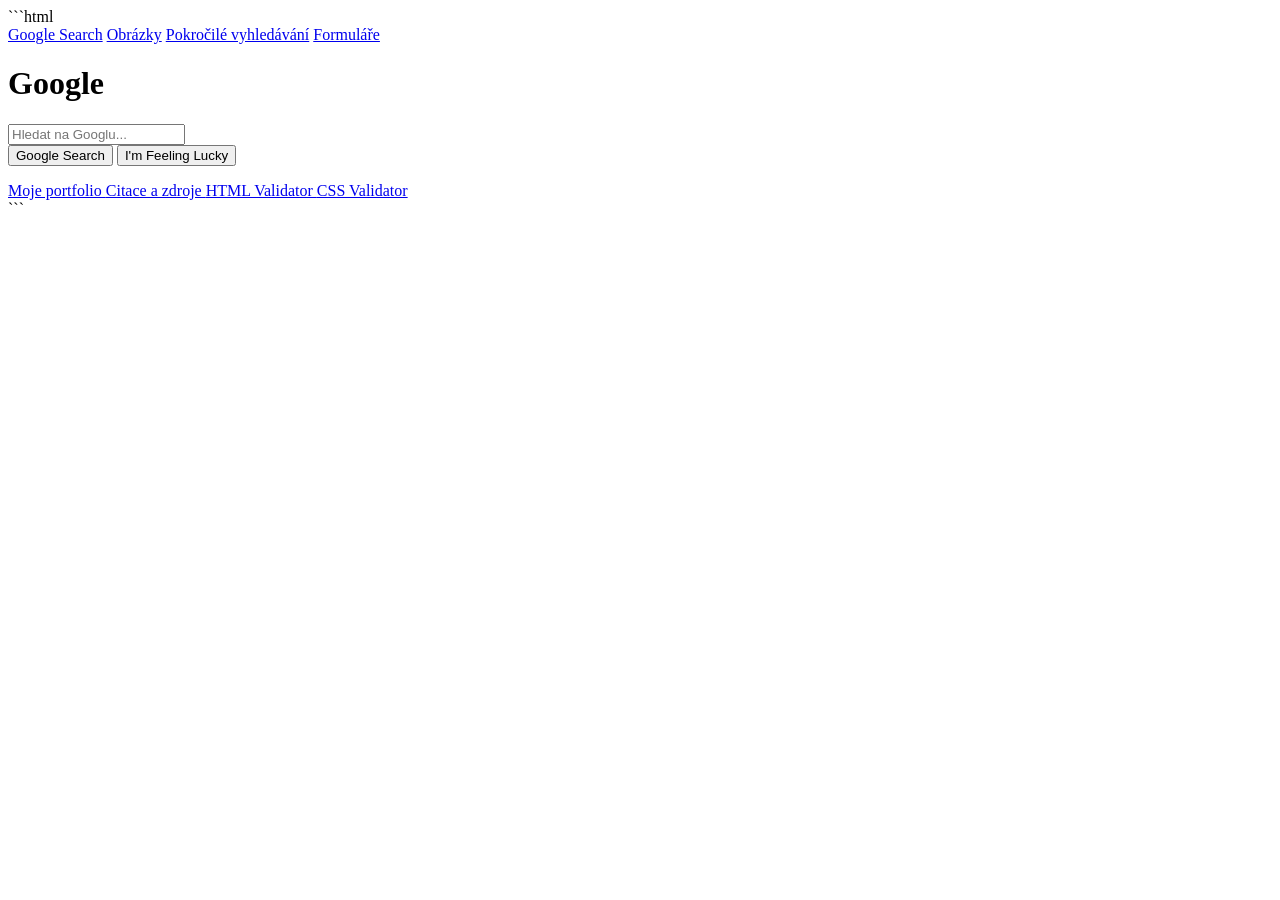
==== index.html @ 3e3d16e9 "Add initial HTML structure and styles for KairoGoogle project" ====
```html
<!DOCTYPE html>
<html lang="cs">
<head>
    <meta charset="UTF-8">
    <meta name="viewport" content="width=device-width, initial-scale=1.0">
    <title>Google Search</title>
    <link rel="stylesheet" href="style.css">
</head>

<body>

    <nav>
        <a href="index.html">Google Search</a>
        <a href="image.html">Obrázky</a>
        <a href="advanced.html">Pokročilé vyhledávání</a>
        <a href="forms.html">Formuláře</a>
    </nav>

    <main class="google">

        <h1>Google</h1>

        <form action="https://www.google.com/search" method="GET">

            <input
                type="text"
                name="q"
                placeholder="Hledat na Googlu..."
                required
            >

            <div class="buttons">

                <button type="submit">
                    Google Search
                </button>

                <button type="submit" name="btnI" value="1">
                    I'm Feeling Lucky
                </button>

            </div>

        </form>

    </main>

    <footer>

        <a href="https://github.com/Kairo2011">
            Moje portfolio
        </a>

        <a href="citace.md">
            Citace a zdroje
        </a>

        <a href="https://validator.w3.org/nu/?doc=https%3A%2F%2FKairo2011.github.io%2Fgooglesearch%2F">
            HTML Validator
        </a>

        <a href="https://jigsaw.w3.org/css-validator/validator?uri=https%3A%2F%2FKairo2011.github.io%2Fgooglesearch%2Fstyle.css">
            CSS Validator
        </a>

    </footer>

</body>
</html>
```
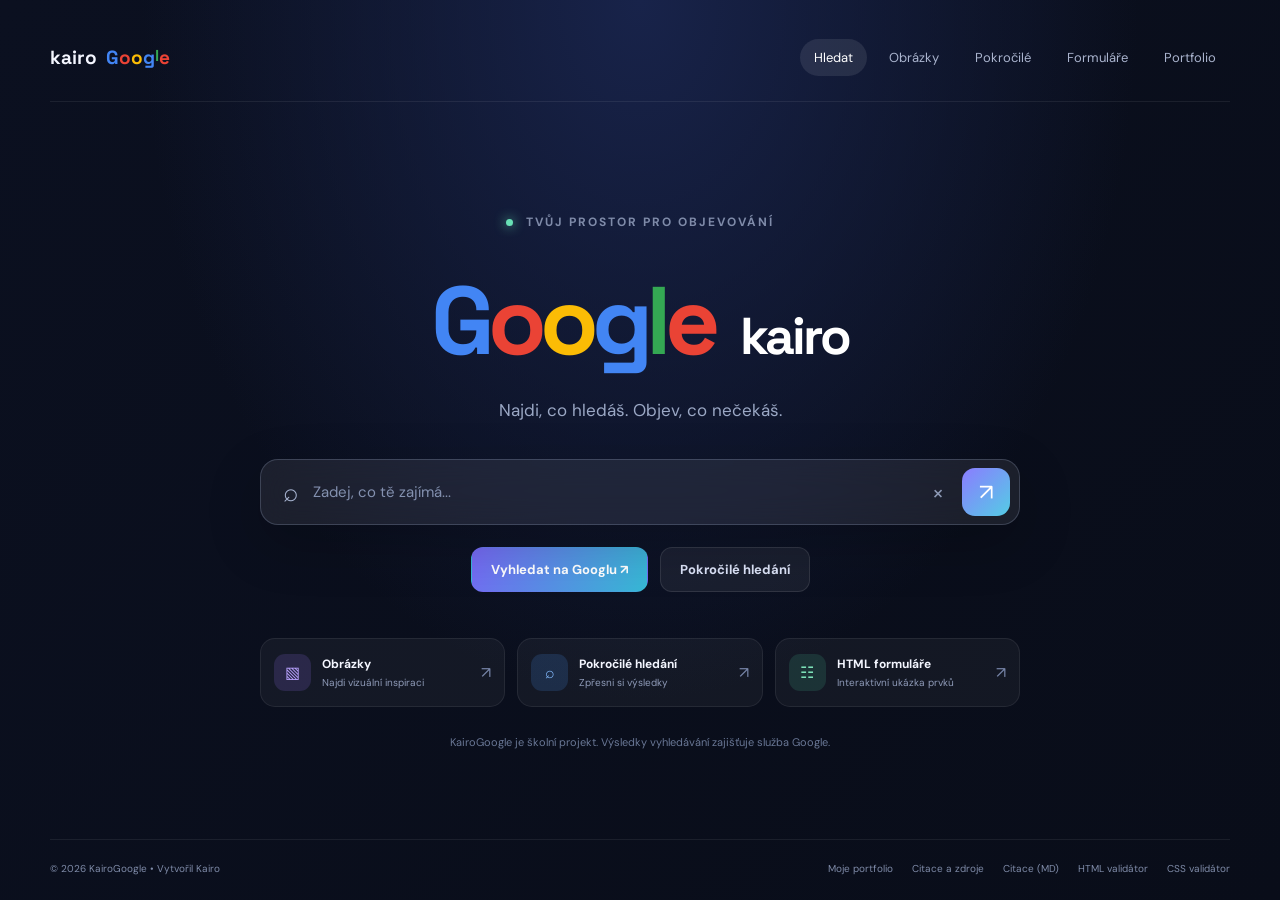
==== commit 394e121b: "Create KairoGoogle website" ====
--- a/index.html
+++ b/index.html
@@ -1,71 +1,152 @@
-```html
+
 <!DOCTYPE html>
 <html lang="cs">
 <head>
     <meta charset="UTF-8">
     <meta name="viewport" content="width=device-width, initial-scale=1.0">
-    <title>Google Search</title>
+    <meta name="description" content="KairoGoogle – moderní vyhledávání na internetu.">
+    <title>KairoGoogle – Moderní vyhledávání</title>
+
+    <link rel="preconnect" href="https://fonts.googleapis.com">
+    <link rel="preconnect" href="https://fonts.gstatic.com" crossorigin>
+    <link href="https://fonts.googleapis.com/css2?family=DM+Sans:wght@400;500;600;700;800&family=Space+Grotesk:wght@500;600;700&display=swap" rel="stylesheet">
+
     <link rel="stylesheet" href="style.css">
 </head>
-
 <body>
 
-    <nav>
-        <a href="index.html">Google Search</a>
-        <a href="image.html">Obrázky</a>
-        <a href="advanced.html">Pokročilé vyhledávání</a>
-        <a href="forms.html">Formuláře</a>
-    </nav>
+    <header class="topbar">
+        <a href="index.html" class="wordmark">
+            <span class="kairo">kairo</span>
+            <span class="google-letters">
+                <i>G</i><b>o</b><em>o</em><strong>g</strong><small>l</small><u>e</u>
+            </span>
+        </a>
 
-    <main class="google">
+        <nav>
+            <a class="active" href="index.html">Hledat</a>
+            <a href="images.html">Obrázky</a>
+            <a href="advanced.html">Pokročilé</a>
+            <a href="forms.html">Formuláře</a>
+            <a href="portfolio.html">Portfolio</a>
+        </nav>
+    </header>
 
-        <h1>Google</h1>
+    <main class="home">
 
-        <form action="https://www.google.com/search" method="GET">
+        <div class="eyebrow">
+            <span class="pulse"></span>
+            TVŮJ PROSTOR PRO OBJEVOVÁNÍ
+        </div>
+
+        <h1 class="main-logo">
+            <span class="g-blue">G</span><span class="g-red">o</span><span class="g-yellow">o</span><span class="g-blue">g</span><span class="g-green">l</span><span class="g-red">e</span>
+            <span class="kairo-word">kairo</span>
+        </h1>
+
+        <p class="tagline">
+            Najdi, co hledáš. Objev, co nečekáš.
+        </p>
+
+        <form class="searchbar" action="https://www.google.com/search" method="get">
+
+            <label class="visually-hidden" for="q">
+                Vyhledávaný výraz
+            </label>
+
+            <span class="search-symbol">⌕</span>
 
             <input
-                type="text"
+                id="q"
                 name="q"
-                placeholder="Hledat na Googlu..."
+                type="search"
+                placeholder="Zadej, co tě zajímá..."
                 required
             >
 
-            <div class="buttons">
+            <button class="clear-btn" type="reset" aria-label="Vymazat">
+                ×
+            </button>
 
-                <button type="submit">
-                    Google Search
-                </button>
-
-                <button type="submit" name="btnI" value="1">
-                    I'm Feeling Lucky
-                </button>
-
-            </div>
+            <button class="go-btn" type="submit" aria-label="Vyhledat">
+                ↗
+            </button>
 
         </form>
 
+        <div class="home-actions">
+            <button class="button button-primary" id="search-button" type="button">
+                Vyhledat na Googlu ↗
+            </button>
+
+            <a class="button button-soft" href="advanced.html">
+                Pokročilé hledání
+            </a>
+        </div>
+
+        <section class="shortcuts">
+
+            <a class="shortcut" href="images.html">
+                <span class="shortcut-icon purple">▧</span>
+                <span>
+                    <b>Obrázky</b>
+                    <small>Najdi vizuální inspiraci</small>
+                </span>
+                <span class="arrow">↗</span>
+            </a>
+
+            <a class="shortcut" href="advanced.html">
+                <span class="shortcut-icon blue">⌕</span>
+                <span>
+                    <b>Pokročilé hledání</b>
+                    <small>Zpřesni si výsledky</small>
+                </span>
+                <span class="arrow">↗</span>
+            </a>
+
+            <a class="shortcut" href="forms.html">
+                <span class="shortcut-icon green">☷</span>
+                <span>
+                    <b>HTML formuláře</b>
+                    <small>Interaktivní ukázka prvků</small>
+                </span>
+                <span class="arrow">↗</span>
+            </a>
+
+        </section>
+
+        <p class="disclaimer">
+            KairoGoogle je školní projekt.
+            Výsledky vyhledávání zajišťuje služba Google.
+        </p>
+
     </main>
 
-    <footer>
+    <footer class="footer">
 
-        <a href="https://github.com/Kairo2011">
-            Moje portfolio
-        </a>
+        <span>
+            © 2026 KairoGoogle • Vytvořil Kairo
+        </span>
 
-        <a href="citace.md">
-            Citace a zdroje
-        </a>
+        <div>
+            <a href="portfolio.html">Moje portfolio</a>
+            <a href="citace.html">Citace a zdroje</a>
+            <a href="citace.md">Citace (MD)</a>
 
-        <a href="https://validator.w3.org/nu/?doc=https%3A%2F%2FKairo2011.github.io%2Fgooglesearch%2F">
-            HTML Validator
-        </a>
+            <a target="_blank" rel="noopener noreferrer"
+               href="https://validator.w3.org/nu/?doc=https%3A%2F%2Fkairo2011.github.io%2Fgooglesearch%2Findex.html">
+                HTML validátor
+            </a>
 
-        <a href="https://jigsaw.w3.org/css-validator/validator?uri=https%3A%2F%2FKairo2011.github.io%2Fgooglesearch%2Fstyle.css">
-            CSS Validator
-        </a>
+            <a target="_blank" rel="noopener noreferrer"
+               href="https://jigsaw.w3.org/css-validator/validator?uri=https%3A%2F%2Fkairo2011.github.io%2Fgooglesearch%2Fstyle.css">
+                CSS validátor
+            </a>
+        </div>
 
     </footer>
 
+    <script src="script.js"></script>
+
 </body>
 </html>
-```
--- a/style.css
+++ b/style.css
@@ -0,0 +1,691 @@
+
+:root {
+    --bg: #0b1020;
+    --panel: rgba(20, 28, 51, 0.85);
+    --text: #f4f6ff;
+    --muted: #9ba8c5;
+    --purple: #8b7cff;
+    --cyan: #54d6e8;
+}
+
+* {
+    box-sizing: border-box;
+}
+
+html {
+    scroll-behavior: smooth;
+}
+
+body {
+    margin: 0;
+    min-height: 100vh;
+    background:
+        radial-gradient(ellipse at 50% 0%, #18234a, transparent 55%),
+        linear-gradient(135deg, #0b1020, #090d19);
+    color: var(--text);
+    font-family: "DM Sans", sans-serif;
+    display: flex;
+    flex-direction: column;
+    overflow-x: hidden;
+}
+
+a {
+    color: inherit;
+    text-decoration: none;
+}
+
+button,
+input {
+    font: inherit;
+}
+
+/* HEADER */
+
+.topbar {
+    width: min(1180px, calc(100% - 48px));
+    height: 88px;
+    margin: auto;
+    display: flex;
+    justify-content: space-between;
+    align-items: center;
+    border-bottom: 1px solid rgba(255,255,255,0.07);
+}
+
+.wordmark {
+    display: flex;
+    align-items: center;
+    gap: 9px;
+    font-family: "Space Grotesk";
+    font-size: 19px;
+    font-weight: 700;
+}
+
+.google-letters {
+    display: flex;
+}
+
+.google-letters i,
+.g-blue {
+    color: #4285f4;
+    font-style: normal;
+}
+
+.google-letters b,
+.g-red {
+    color: #ea4335;
+}
+
+.google-letters em,
+.g-yellow {
+    color: #fbbc05;
+    font-style: normal;
+}
+
+.google-letters strong {
+    color: #4285f4;
+}
+
+.google-letters small,
+.g-green {
+    color: #34a853;
+}
+
+.google-letters u {
+    color: #ea4335;
+    text-decoration: none;
+}
+
+.topbar nav {
+    display: flex;
+    gap: 8px;
+}
+
+.topbar nav a {
+    color: #aab4ce;
+    padding: 10px 14px;
+    border-radius: 30px;
+    font-size: 13px;
+    transition: 0.2s;
+}
+
+.topbar nav a:hover,
+.topbar nav a.active {
+    color: white;
+    background: rgba(255,255,255,0.09);
+}
+
+/* MAIN PAGE */
+
+.home {
+    width: min(760px, calc(100% - 36px));
+    margin: auto;
+    padding: 85px 0 65px;
+    text-align: center;
+}
+
+.eyebrow {
+    color: #aab6d4;
+    font-size: 10px;
+    letter-spacing: 2px;
+    font-weight: 700;
+}
+
+.pulse {
+    display: inline-block;
+    width: 7px;
+    height: 7px;
+    background: #68e0b5;
+    border-radius: 50%;
+    box-shadow: 0 0 12px #68e0b5;
+    margin-right: 8px;
+}
+
+.main-logo {
+    font-family: "Space Grotesk";
+    font-size: clamp(58px, 10vw, 96px);
+    letter-spacing: -7px;
+    margin: 30px 0 12px;
+}
+
+.kairo-word {
+    font-size: 0.54em;
+    letter-spacing: -3px;
+    color: white;
+    margin-left: 10px;
+}
+
+.tagline {
+    color: var(--muted);
+    font-size: 17px;
+    margin-bottom: 38px;
+}
+
+/* SEARCH */
+
+.searchbar {
+    height: 66px;
+    display: flex;
+    align-items: center;
+    gap: 12px;
+    padding: 8px 9px 8px 22px;
+    border: 1px solid rgba(195,207,245,0.2);
+    border-radius: 18px;
+    background: rgba(255,255,255,0.075);
+    box-shadow: 0 18px 55px rgba(0,0,0,0.2);
+    backdrop-filter: blur(16px);
+    transition: 0.2s;
+}
+
+.searchbar:focus-within {
+    border-color: var(--purple);
+    box-shadow: 0 0 0 4px rgba(139,124,255,0.12);
+}
+
+.search-symbol {
+    color: #a8b4d1;
+    font-size: 26px;
+}
+
+.searchbar input {
+    flex: 1;
+    min-width: 0;
+    border: none;
+    outline: none;
+    background: transparent;
+    color: white;
+    font-size: 15px;
+}
+
+.searchbar input::placeholder {
+    color: #8491b0;
+}
+
+.go-btn {
+    width: 48px;
+    height: 48px;
+    border: none;
+    border-radius: 13px;
+    background: linear-gradient(135deg, #8b7cff, #54cce5);
+    color: white;
+    font-size: 23px;
+    cursor: pointer;
+    transition: 0.2s;
+}
+
+.go-btn:hover {
+    transform: translateY(-2px);
+    filter: brightness(1.1);
+}
+
+.clear-btn {
+    border: none;
+    background: transparent;
+    color: #8e9ab6;
+    font-size: 22px;
+    cursor: pointer;
+}
+
+/* BUTTONS */
+
+.home-actions {
+    display: flex;
+    justify-content: center;
+    gap: 12px;
+    margin: 22px 0 46px;
+}
+
+.button {
+    display: inline-flex;
+    align-items: center;
+    justify-content: center;
+    padding: 13px 19px;
+    border: 1px solid transparent;
+    border-radius: 12px;
+    font-size: 13px;
+    font-weight: 700;
+    cursor: pointer;
+    transition: 0.2s;
+}
+
+.button-primary {
+    background: linear-gradient(115deg, #7668f4, #36b9d5);
+    color: white;
+}
+
+.button-primary:hover {
+    transform: translateY(-2px);
+    filter: brightness(1.1);
+}
+
+.button-soft {
+    background: rgba(255,255,255,0.06);
+    border-color: rgba(255,255,255,0.1);
+    color: #dce3f8;
+}
+
+.button-soft:hover {
+    background: rgba(255,255,255,0.11);
+}
+
+/* SHORTCUT CARDS */
+
+.shortcuts {
+    display: grid;
+    grid-template-columns: repeat(3, 1fr);
+    gap: 12px;
+    text-align: left;
+}
+
+.shortcut {
+    display: flex;
+    align-items: center;
+    gap: 11px;
+    padding: 15px 13px;
+    background: rgba(255,255,255,0.045);
+    border: 1px solid rgba(255,255,255,0.075);
+    border-radius: 15px;
+    transition: 0.2s;
+}
+
+.shortcut:hover {
+    transform: translateY(-3px);
+    background: rgba(255,255,255,0.08);
+    border-color: rgba(139,124,255,0.35);
+}
+
+.shortcut-icon {
+    width: 37px;
+    height: 37px;
+    display: grid;
+    place-items: center;
+    border-radius: 11px;
+}
+
+.purple {
+    background: rgba(157,120,255,0.16);
+    color: #b9a2ff;
+}
+
+.blue {
+    background: rgba(77,157,255,0.16);
+    color: #85bcff;
+}
+
+.green {
+    background: rgba(82,209,161,0.14);
+    color: #7ce0b7;
+}
+
+.shortcut b,
+.shortcut small {
+    display: block;
+}
+
+.shortcut b {
+    font-size: 12px;
+}
+
+.shortcut small {
+    font-size: 10px;
+    color: #8f9bb8;
+    margin-top: 4px;
+}
+
+.arrow {
+    margin-left: auto;
+    color: #7785a8;
+}
+
+.disclaimer {
+    color: #697795;
+    font-size: 11px;
+    margin-top: 28px;
+}
+
+/* FOOTER */
+
+.footer {
+    width: min(1180px, calc(100% - 48px));
+    margin: 0 auto;
+    padding: 22px 0 25px;
+    border-top: 1px solid rgba(255,255,255,0.07);
+    display: flex;
+    justify-content: space-between;
+    gap: 20px;
+    color: #7f8ba8;
+    font-size: 10px;
+}
+
+.footer div {
+    display: flex;
+    gap: 19px;
+    flex-wrap: wrap;
+}
+
+.footer a:hover {
+    color: white;
+}
+
+/* ACCESSIBILITY */
+
+.visually-hidden {
+    position: absolute;
+    width: 1px;
+    height: 1px;
+    padding: 0;
+    margin: -1px;
+    overflow: hidden;
+    clip: rect(0,0,0,0);
+    white-space: nowrap;
+    border: 0;
+}
+
+/* RESPONSIVE DESIGN */
+
+@media (max-width: 760px) {
+    .topbar {
+        height: auto;
+        padding: 20px 0;
+        align-items: flex-start;
+        flex-direction: column;
+        gap: 18px;
+    }
+
+    .topbar nav {
+        width: 100%;
+        overflow-x: auto;
+    }
+
+    .shortcuts {
+        grid-template-columns: 1fr;
+    }
+
+    .footer {
+        flex-direction: column;
+    }
+}
+
+@media (max-width: 480px) {
+    .main-logo {
+        font-size: 53px;
+        letter-spacing: -4px;
+    }
+
+    .home-actions {
+        flex-direction: column;
+    }
+
+    .searchbar {
+        height: 59px;
+        padding-left: 15px;
+    }
+
+    .go-btn {
+        width: 42px;
+        height: 42px;
+    }
+}
+
+/* ===== DALŠÍ STRÁNKY ===== */
+
+.content-page {
+    width: min(1000px, 90%);
+    margin: 85px auto;
+    min-height: 65vh;
+}
+
+.page-heading {
+    margin-bottom: 35px;
+}
+
+.page-heading h1 {
+    font-size: clamp(2.3rem, 6vw, 4rem);
+    letter-spacing: -2px;
+    margin: 12px 0;
+}
+
+.page-heading h1 span {
+    background: linear-gradient(90deg, #8b75ff, #42d9e8);
+    -webkit-background-clip: text;
+    background-clip: text;
+    color: transparent;
+}
+
+.page-heading > p:last-child {
+    color: #aeb6cc;
+    line-height: 1.7;
+}
+
+.eyebrow {
+    color: #7f8ba9;
+    font-size: 0.75rem;
+    font-weight: 700;
+    letter-spacing: 2px;
+}
+
+.glass-panel,
+.info-card {
+    background: rgba(255, 255, 255, 0.055);
+    border: 1px solid rgba(255, 255, 255, 0.11);
+    border-radius: 20px;
+    padding: 30px;
+    backdrop-filter: blur(15px);
+}
+
+.glass-panel {
+    margin-bottom: 25px;
+}
+
+.search-form,
+.advanced-form {
+    display: flex;
+    flex-direction: column;
+    gap: 20px;
+}
+
+.search-form label,
+.form-field label {
+    color: #e5e9f5;
+    font-weight: 600;
+}
+
+.search-form input,
+.form-field input:not([type="checkbox"]):not([type="radio"]):not([type="color"]):not([type="range"]),
+.form-field select,
+.form-field textarea {
+    width: 100%;
+    padding: 14px 16px;
+    border-radius: 12px;
+    border: 1px solid rgba(255, 255, 255, 0.14);
+    background: #151b30;
+    color: #fff;
+    font: inherit;
+    outline: none;
+}
+
+.search-form input:focus,
+.form-field input:focus,
+.form-field select:focus,
+.form-field textarea:focus {
+    border-color: #8b75ff;
+    box-shadow: 0 0 0 3px rgba(139, 117, 255, 0.15);
+}
+
+.form-field {
+    display: flex;
+    flex-direction: column;
+    gap: 9px;
+}
+
+.primary-button,
+.secondary-button {
+    display: inline-block;
+    border: 0;
+    border-radius: 12px;
+    padding: 14px 22px;
+    font: inherit;
+    font-weight: 700;
+    cursor: pointer;
+    transition: transform 0.2s, opacity 0.2s;
+}
+
+.primary-button {
+    background: linear-gradient(100deg, #7964f5, #36c9dd);
+    color: white;
+}
+
+.secondary-button {
+    background: rgba(255, 255, 255, 0.1);
+    color: white;
+    border: 1px solid rgba(255, 255, 255, 0.15);
+}
+
+.primary-button:hover,
+.secondary-button:hover {
+    transform: translateY(-2px);
+    opacity: 0.9;
+}
+
+.info-grid {
+    display: grid;
+    grid-template-columns: repeat(2, minmax(0, 1fr));
+    gap: 18px;
+    margin-top: 25px;
+}
+
+.info-card h2,
+.glass-panel h2 {
+    color: #f3f5ff;
+    margin-top: 0;
+}
+
+.info-card p,
+.glass-panel p {
+    color: #aeb6cc;
+    line-height: 1.7;
+}
+
+.brand-small {
+    color: white;
+    font-size: 1.4rem;
+    font-weight: 800;
+    text-decoration: none;
+}
+
+.brand-small span {
+    color: #8b75ff;
+}
+
+.choice-group {
+    border: 1px solid rgba(255, 255, 255, 0.14);
+    border-radius: 14px;
+    padding: 18px;
+    display: flex;
+    flex-wrap: wrap;
+    gap: 15px;
+}
+
+.choice-group legend {
+    color: #e5e9f5;
+    font-weight: 600;
+    padding: 0 8px;
+}
+
+.choice-group label {
+    color: #c5cce0;
+}
+
+.choice-group input {
+    accent-color: #8b75ff;
+    margin-right: 6px;
+}
+
+.form-field input[type="range"] {
+    accent-color: #8b75ff;
+}
+
+.form-field input[type="color"] {
+    width: 70px;
+    height: 45px;
+    border: none;
+    background: transparent;
+    cursor: pointer;
+}
+
+.form-field input[type="file"] {
+    color: #c5cce0;
+}
+
+.form-actions {
+    display: flex;
+    flex-wrap: wrap;
+    gap: 12px;
+}
+
+.form-result {
+    color: #55d9bd !important;
+    font-weight: 600;
+}
+
+.portfolio-intro {
+    display: flex;
+    align-items: center;
+    gap: 25px;
+}
+
+.portfolio-avatar {
+    width: 100px;
+    height: 100px;
+    flex-shrink: 0;
+    display: grid;
+    place-items: center;
+    border-radius: 25px;
+    background: linear-gradient(135deg, #7964f5, #36c9dd);
+    font-size: 3rem;
+    font-weight: 900;
+    color: white;
+}
+
+.citation-item {
+    padding: 20px 0;
+    border-bottom: 1px solid rgba(255, 255, 255, 0.1);
+}
+
+.citation-item:last-child {
+    border-bottom: none;
+}
+
+.citation-item h2 {
+    font-size: 1.2rem;
+}
+
+.citation-item a,
+.glass-panel a {
+    color: #65d9e8;
+    overflow-wrap: anywhere;
+}
+
+@media (max-width: 650px) {
+    .content-page {
+        margin: 45px auto;
+    }
+
+    .info-grid {
+        grid-template-columns: 1fr;
+    }
+
+    .portfolio-intro {
+        align-items: flex-start;
+        flex-direction: column;
+    }
+
+    .glass-panel {
+        padding: 22px;
+    }
+
+    .site-footer {
+        gap: 15px;
+        align-items: flex-start;
+        flex-direction: column;
+    }
+}
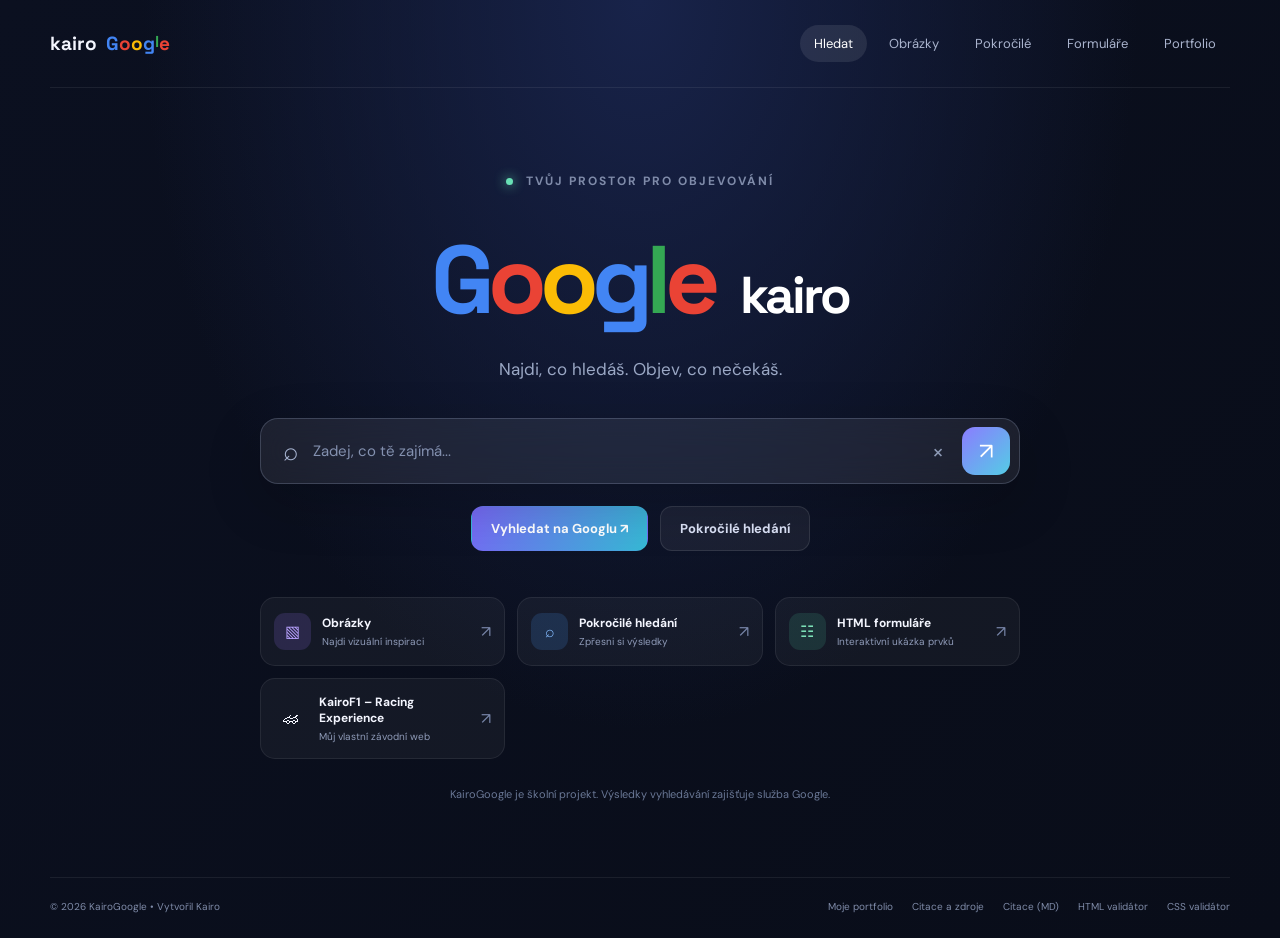
==== commit aabec5da: "Add KairoF1 to homepage" ====
--- a/index.html
+++ b/index.html
@@ -113,6 +113,15 @@
                 <span class="arrow">↗</span>
             </a>
 
+            <a class="shortcut" href="https://kairo2011.github.io/KairoF1/" target="_blank" rel="noopener noreferrer">
+                <span class="shortcut-icon red">🏎</span>
+                <span>
+                    <b>KairoF1 – Racing Experience</b>
+                    <small>Můj vlastní závodní web</small>
+                </span>
+                <span class="arrow">↗</span>
+            </a>
+
         </section>
 
         <p class="disclaimer">
